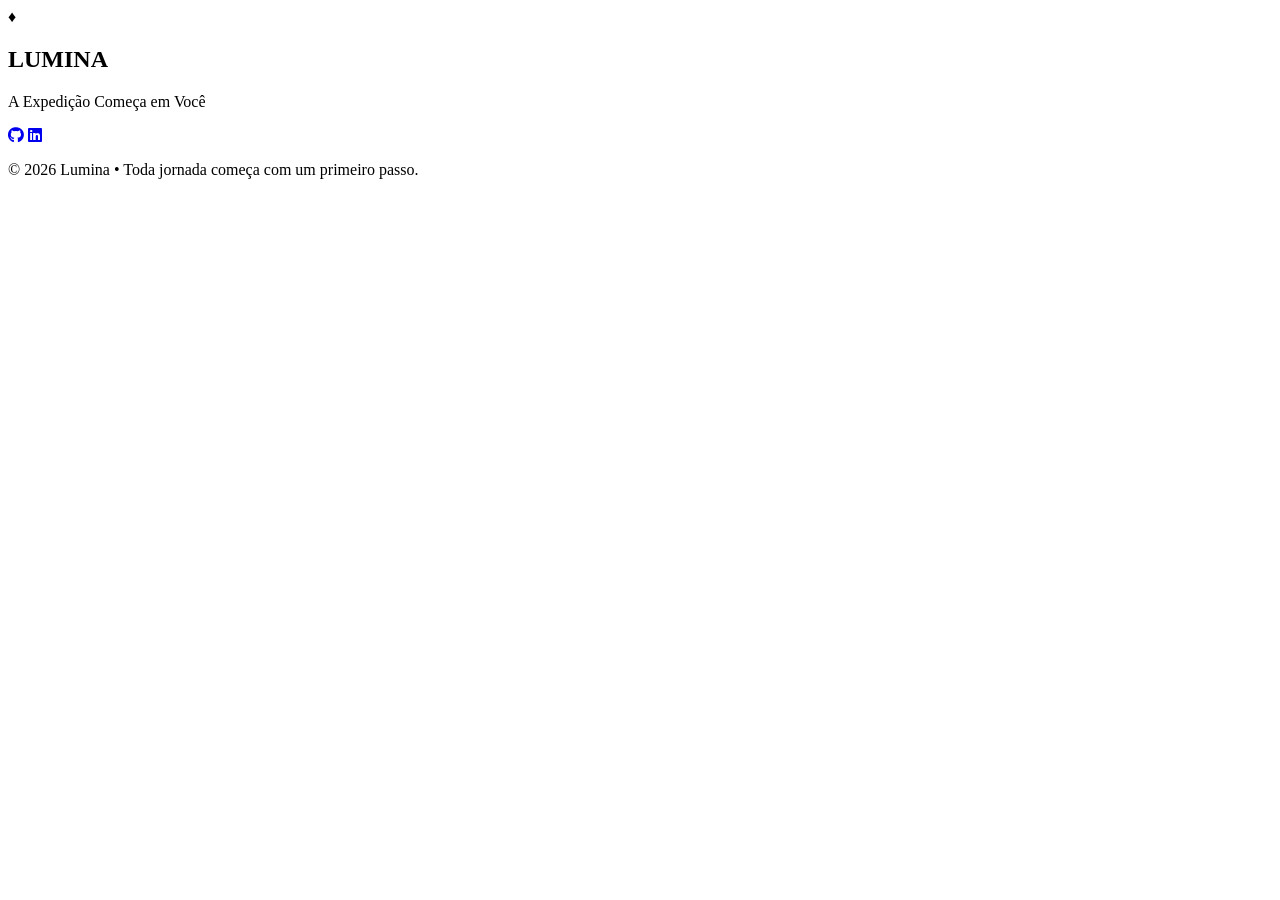
==== pages/login.html @ 583f2684 "começando tela de login" ====
<!doctype html>
<html lang="pt-BR">
  <head>
    <meta charset="UTF-8" />
    <meta name="viewport" content="width=device-width, initial-scale=1.0" />
    <title>Lumina</title>
    <link
      rel="stylesheet"
      href="https://cdnjs.cloudflare.com/ajax/libs/font-awesome/6.7.2/css/all.min.css"
    />
    <link rel="icon" type="image/svg+xml" href="assets/icon/favicon (2).svg" />
    <link rel="stylesheet" href="css/global.css" />
    <link rel="stylesheet" href="css/landing.css" />
    <link rel="stylesheet" href="css/footer.css" />
  </head>
  <body>


    

    <!-- ================ -->
    <!-- ==== FOOTER ==== -->
    <footer class="footer">
      <div class="footer-divider">
        <div class="divider-line"></div>
        <span class="landing__diamond">♦</span>
        <div class="divider-line"></div>
      </div>

      <div class="footer-logo">
        <h2>LUMINA</h2>
        <p>A Expedição Começa em Você</p>
      </div>

      <div class="footer-social">
        <a href="https://github.com/DevDavidFernandes" target="_blank"
          ><i class="fa-brands fa-github"></i
        ></a>
        <a href="www.linkedin.com/in/davidfernandesramos" target="_blank"
          ><i class="fa-brands fa-linkedin"></i
        ></a>
      </div>

      <p class="footer-copyright">
        © 2026 Lumina • Toda jornada começa com um primeiro passo.
      </p>
    </footer>
    <script src="js/particles.js"></script>
  </body>
</html>
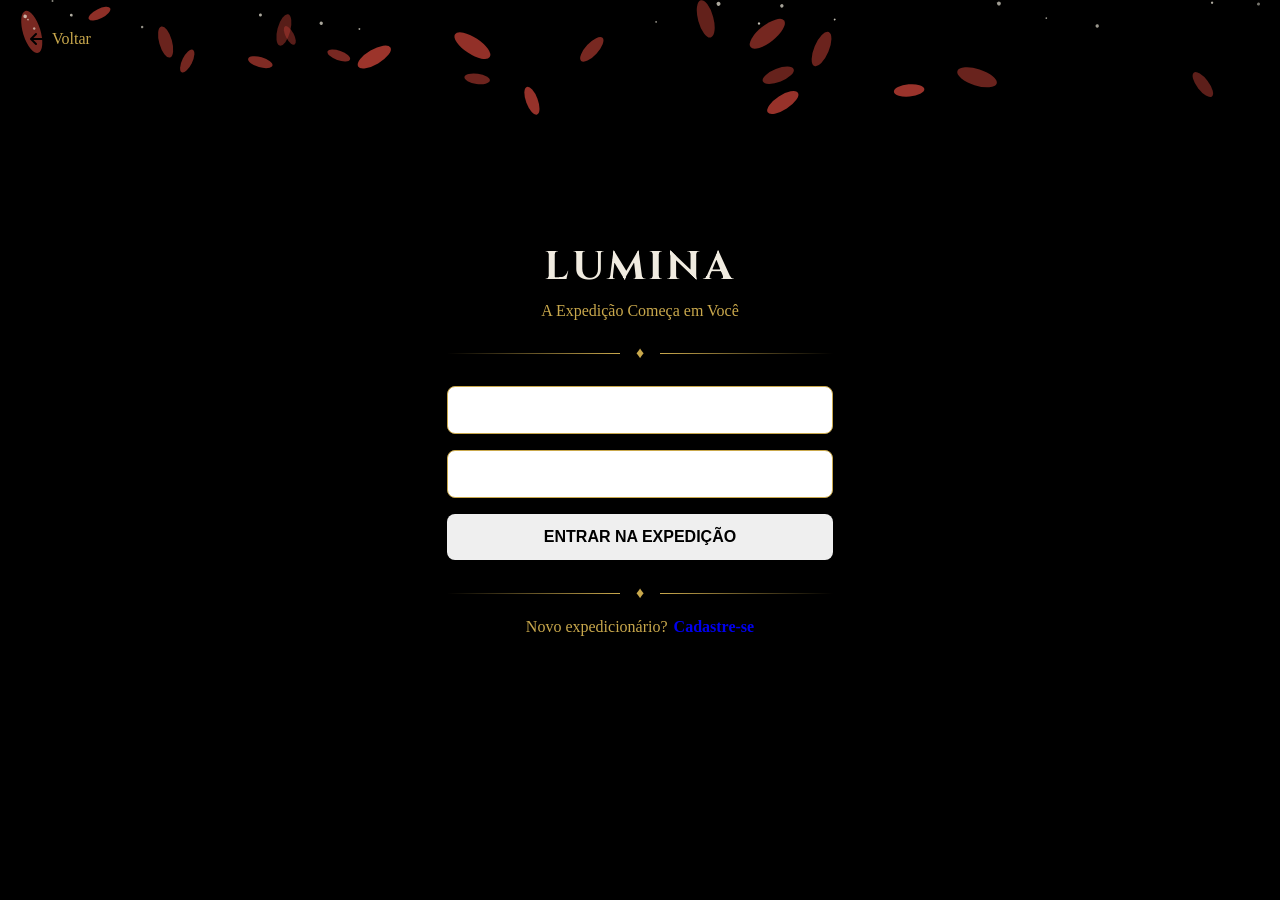
==== commit 8aa7496d: "estruturando a tela de login" ====
--- a/pages/login.html
+++ b/pages/login.html
@@ -9,42 +9,49 @@
       href="https://cdnjs.cloudflare.com/ajax/libs/font-awesome/6.7.2/css/all.min.css"
     />
     <link rel="icon" type="image/svg+xml" href="assets/icon/favicon (2).svg" />
-    <link rel="stylesheet" href="css/global.css" />
-    <link rel="stylesheet" href="css/landing.css" />
-    <link rel="stylesheet" href="css/footer.css" />
+    <link rel="stylesheet" href="../css/global.css" />
+    <link rel="stylesheet" href="../css/landing.css" />
+    <link rel="stylesheet" href="../css/login.css" />
   </head>
   <body>
+    <!-- ================= -->
+    <!-- ==== Petalas ==== -->
 
+    <canvas id="particleCanvas"></canvas>
 
-    
+    <main>
+      <section class="login">
+        <!-- ==== BOTÃO VOLTAR ==== -->
+        <a href="../index.html"
+          ><i class="fa-solid fa-arrow-left" style="color: rgb(0, 0, 0)"></i>
+          Voltar</a
+        >
+        <!-- ==== CARD VOLTAR ==== -->
+        <div class="login-card">
+          <h1>LUMINA</h1>
+          <p>A Expedição Começa em Você</p>
+          <div class="landing__divider">
+            <div class="divider-line"></div>
+            <span class="landing__diamond">♦</span>
+            <div class="divider-line"></div>
+          </div>
+          <!-- ==== FORMULÁRIO ==== -->
+          <form action="">
+            <input type="email" />
+            <input type="password" />
+            <button>ENTRAR NA EXPEDIÇÃO</button>
+          </form>
+          <div class="landing__divider">
+            <div class="divider-line"></div>
+            <span class="landing__diamond">♦</span>
+            <div class="divider-line"></div>
+          </div>
+          <!-- ==== CADASTRO ==== -->
+          <p>Novo expedicionário?<a href="register.html">Cadastre-se</a></p>
+        </div>
+      </section>
+    </main>
 
-    <!-- ================ -->
-    <!-- ==== FOOTER ==== -->
-    <footer class="footer">
-      <div class="footer-divider">
-        <div class="divider-line"></div>
-        <span class="landing__diamond">♦</span>
-        <div class="divider-line"></div>
-      </div>
-
-      <div class="footer-logo">
-        <h2>LUMINA</h2>
-        <p>A Expedição Começa em Você</p>
-      </div>
-
-      <div class="footer-social">
-        <a href="https://github.com/DevDavidFernandes" target="_blank"
-          ><i class="fa-brands fa-github"></i
-        ></a>
-        <a href="www.linkedin.com/in/davidfernandesramos" target="_blank"
-          ><i class="fa-brands fa-linkedin"></i
-        ></a>
-      </div>
-
-      <p class="footer-copyright">
-        © 2026 Lumina • Toda jornada começa com um primeiro passo.
-      </p>
-    </footer>
-    <script src="js/particles.js"></script>
+    <script src="../js/particles.js"></script>
   </body>
 </html>
--- a/css/global.css
+++ b/css/global.css
@@ -0,0 +1,54 @@
+@import url("https://fonts.googleapis.com/css2?family=JetBrains+Mono:ital,wght@0,100..800;1,100..800&display=swap");
+@import url("https://fonts.googleapis.com/css2?family=Crimson+Text:ital,wght@0,400;0,600;0,700;1,400;1,600;1,700&family=JetBrains+Mono:ital,wght@0,100..800;1,100..800&display=swap");
+@import url("https://fonts.googleapis.com/css2?family=Cinzel:wght@400..900&family=Crimson+Text:ital,wght@0,400;0,600;0,700;1,400;1,600;1,700&family=JetBrains+Mono:ital,wght@0,100..800;1,100..800&display=swap");
+@import url("https://fonts.googleapis.com/css2?family=Cinzel+Decorative:wght@400;700;900&family=Cinzel:wght@400..900&family=Crimson+Text:ital,wght@0,400;0,600;0,700;1,400;1,600;1,700&family=JetBrains+Mono:ital,wght@0,100..800;1,100..800&display=swap");
+
+* {
+  margin: 0;
+  padding: 0;
+  box-sizing: border-box;
+}
+
+
+body {
+  font-family: var(--font-main);
+  background: black;
+  color: var(--text-main);
+  min-height: 100vh;
+}
+
+h1,
+h2,
+h3 {
+  font-family: "Cinzel", serif;
+  color: var(--white-ink);
+  letter-spacing: 3px;
+}
+
+:root {
+  /* ===== FUNDO ===== */
+  --bg-void: #05060f;
+  --bg-deep: #0b0d1a;
+  --bg-surface: #12142a; /* cards, painéis */
+  --bg-elevated: #1c1a2e; /* modais, dropdowns */
+
+  /* ===== OURO (clair-obscur) ===== */
+  --gold-primary: #c9a84c; /* ações principais */
+  --gold-soft: #d4b86a; /* hover, destaque suave */
+  --gold-dark: #3d2e0f; /* fundo de botão escuro */
+  --gold-muted: #8a7340; /* divisores, ícones */
+  /* ===== TEXTO ===== */
+  --white-ink: #f0ebe0; /* título principal */
+  --text-main: #e8dfc8; /* texto corrido */
+  --text-muted: #7a7570; /* legendas, hints */
+  --text-dark: #4a4640; /* placeholder */
+
+  /* ===== AZUL (accents) ===== */
+  --blue-pictos: #7b9fc7; /* focus, info */
+  --blue-glow: rgba(123, 159, 199, 0.25);
+
+  /* ===== GLOWS ===== */
+  --glow-gold: 0 0 20px rgba(201, 168, 76, 0.3);
+  --glow-blue: 0 0 18px rgba(123, 159, 199, 0.25);
+  --red-glow: rgba(180, 60, 60, 0.3);
+}
--- a/css/landing.css
+++ b/css/landing.css
@@ -0,0 +1,349 @@
+/* ====================== */
+/* ==== HERO SECTION ==== */
+
+.landing {
+  min-height: 100vh;
+  display: flex;
+  flex-direction: column;
+  justify-content: center;
+  align-items: center;
+}
+
+/* ==== PRIMEIRA LINHA ==== */
+
+.landing__eyebrow {
+  display: flex;
+  align-items: center;
+  justify-content: center;
+  gap: 1rem;
+  color: var(--gold-primary);
+  font-family: "Cinzel";
+  letter-spacing: 4px;
+}
+
+.eyebrow-line {
+  width: 100px;
+  height: 1px;
+  background: linear-gradient(to right, transparent, rgba(201, 168, 76, 1));
+}
+
+.eyebrow-line:last-child {
+  background: linear-gradient(to left, transparent, rgba(201, 168, 76, 1));
+}
+
+.landing__hero {
+  display: flex;
+  flex-direction: column;
+  align-items: center;
+  gap: 0.7rem;
+  margin: 1rem;
+}
+
+/* ==== TITULO ==== */
+
+.landing__title {
+  position: relative;
+  width: auto;
+  max-width: 90vw;
+  font-family: "Cinzel Decorative";
+  color: #e4d7b4;
+  font-weight: 900;
+  letter-spacing: 15px;
+  font-size: clamp(48px, 10vw, 90px);
+  display: flex;
+  justify-content: center;
+  background: none;
+}
+
+.landing__title::before {
+  content: "";
+  position: absolute;
+  left: 50%;
+  top: 50%;
+  width: 90%;
+  height: 120px;
+  transform: translate(-50%, -50%);
+  background: #d4b86a;
+  filter: blur(40px);
+  opacity: 0.15;
+  z-index: -1;
+}
+
+/* ==== SUBTITULO ==== */
+
+.landing__subtitle {
+  font-family: "Cinzel";
+  color: var(--gold-primary);
+  font-weight: 600;
+  font-size: 14px;
+  letter-spacing: 7px;
+  padding-bottom: 15px;
+}
+
+/* ==== LINHA COM DIAMANTE ==== */
+
+.landing__diamond {
+  color: var(--gold-primary);
+}
+
+.landing__divider {
+  display: flex;
+  align-items: center;
+  gap: 1rem;
+  width: 100%;
+}
+
+.about .landing__divider {
+  margin-bottom: 2rem;
+}
+
+.divider-line {
+  flex: 1;
+  height: 1px;
+
+  background: linear-gradient(
+    to right,
+    transparent,
+    rgba(201, 168, 76, 0.5),
+    rgba(201, 168, 76, 1)
+  );
+}
+
+.divider-line:last-child {
+  background: linear-gradient(
+    to left,
+    transparent,
+    rgba(201, 168, 76, 0.5),
+    rgba(201, 168, 76, 1)
+  );
+}
+
+/* ==== Descrição ==== */
+
+.landing__description {
+  font-family: "Crimson Text";
+  font-size: 19px;
+  letter-spacing: 2px;
+  text-align: center;
+  margin-top: 2rem;
+  max-width: 520px;
+  width: 90%;
+}
+
+/* ================= */
+/* ==== PETALAS ==== */
+
+#particleCanvas {
+  position: fixed;
+  top: 0;
+  left: 0;
+  width: 100%;
+  height: 100%;
+  z-index: 0;
+  pointer-events: none;
+}
+/* ======================== */
+/* ==== BOTÕES DE AÇÃO ==== */
+
+.landing__cta {
+  display: flex;
+  gap: 2rem;
+  margin-top: 2rem;
+  flex-wrap: wrap;
+  justify-content: center;
+  font-family: "Cinzel";
+  font-weight: 900;
+}
+
+.btn {
+  padding: 0.75rem 1.8rem;
+  border-radius: 14px;
+  font-weight: 700;
+  font-family: inherit;
+  cursor: pointer;
+  transition: all 0.35s ease;
+  display: inline-flex;
+  align-items: center;
+  border: none;
+}
+
+.btn.btn--primary {
+  background: var(--gold-primary);
+  color: #0b0d1a;
+}
+
+.btn.btn--primary i{
+  margin-right: 0.5rem;
+}
+
+.btn.btn--ghost {
+  background: transparent;
+  border: 1px solid var(--gold-muted);
+  color: var(--text-main);
+}
+
+.btn.btn--primary:hover {
+  background: var(--gold-soft);
+  transform: translateY(-2px);
+  box-shadow: var(--glow-gold);
+}
+
+.btn.btn--ghost:hover {
+  border-color: var(--gold-primary);
+  color: var(--gold-primary);
+  transform: translateY(-2px);
+}
+
+/* ===================== */
+/* ==== SEÇÃO SOBRE ==== */
+
+.about {
+  padding-bottom: 120px;
+}
+
+.about-container {
+  max-width: 1100px;
+  margin: 0 auto;
+}
+
+.about-title {
+  text-align: center;
+  margin-bottom: 25px;
+}
+
+.about-title h1 {
+  color: var(--white-ink);
+  font-size: 2.2rem;
+  font-family: "Cinzel", serif;
+  text-transform: uppercase;
+  letter-spacing: 2px;
+}
+
+.about-cards {
+  display: grid;
+  grid-template-columns: repeat(3, 1fr);
+  gap: 24px;
+  margin-bottom: 60px;
+}
+
+.card {
+  background: black;
+  border: 1px solid rgba(255, 255, 255, 0.08);
+  border-radius: 8px;
+  box-shadow: inset 0 0 0 1px var(--gold-dark);
+  padding: 28px;
+  min-height: 220px;
+  display: flex;
+  flex-direction: column;
+  transition: 0.3s;
+}
+
+.card:hover {
+  transition: 0.3s;
+  transform: translateY(-5px);
+  border-color: var(--gold-primary);
+  transform: translateY(-4px);
+}
+
+.card-icon {
+  width: 52px;
+  height: 52px;
+  display: flex;
+  justify-content: center;
+  align-items: center;
+  background: var(--red-glow);
+  border-radius: 8px;
+  margin-bottom: 24px;
+}
+
+.card-icon i {
+  font-size: 25px;
+  color: var(--gold-primary);
+}
+.card h2 {
+  color: var(--gold-muted);
+  font-family: "Cinzel", serif;
+  font-size: 1.4rem;
+  margin-bottom: 20px;
+}
+
+.card p {
+  margin-top: 10px;
+  color: var(--text-main);
+  line-height: 1.8;
+}
+
+@media (max-width: 900px) {
+  .about-cards {
+    grid-template-columns: 1fr;
+  }
+
+  .about-description {
+    padding: 35px 25px;
+  }
+
+  .about-title h1 {
+    font-size: 1.8rem;
+  }
+}
+
+.about-description {
+  background: black;
+  border: 1px solid var(--gold-dark);
+  border-radius: 8px;
+  padding: 60px 40px;
+  display: flex;
+  flex-direction: column;
+  align-items: center;
+  justify-content: center;
+  text-align: center;
+  transition: 0.3s;
+}
+
+.about-description:hover {
+  transition: 0.3s;
+  transform: translateY(-5px);
+  border-color: var(--gold-primary);
+  transform: translateY(-4px);
+  box-shadow:
+    inset 0 0 0 1px rgba(255, 255, 255, 0.03),
+    0 0 30px rgba(201, 168, 76, 0.08);
+}
+
+.about-description h2 {
+  color: var(--gold-muted);
+  font-family: "Cinzel", serif;
+  margin-bottom: 20px;
+}
+
+.about-description p {
+  color: var(--text-main);
+  line-height: 1.8;
+}
+
+.description-icon {
+  justify-content: center;
+  align-items: center;
+  font-size: 30px;
+  margin-bottom: 1rem;
+}
+
+.xp {
+  margin-top: 25px;
+  letter-spacing: 0.15rem;
+}
+
+.xp .facil {
+  color: #4E9F7D;
+  margin-left: 1rem;
+}
+
+.xp .medio {
+  color: #C9A84C;
+  margin-left: 1rem;
+}
+
+.xp .dificil {
+  color: #B14A3D;
+  margin-left: 1rem;
+}
--- a/css/login.css
+++ b/css/login.css
@@ -0,0 +1,103 @@
+/* ===== CONTAINER PRINCIPAL ===== */
+
+.login {
+    min-height: 100vh;
+    display: flex;
+    justify-content: center;
+    align-items: center;
+    position: relative;
+    padding: 2rem;
+}
+
+/* ===== BOTÃO VOLTAR ===== */
+
+.login > a {
+    position: absolute;
+    top: 30px;
+    left: 30px;
+    display: flex;
+    align-items: center;
+    gap: 8px;
+    text-decoration: none;
+    color: var(--gold-primary);
+    font-weight: 500;
+}
+
+/* ===== CARD ===== */
+
+.login-card {
+    width: 100%;
+    max-width: 450px;
+
+    display: flex;
+    flex-direction: column;
+    align-items: center;
+
+    padding: 3rem 2rem;
+
+    background: ;
+    border-radius: 16px;
+
+    box-shadow: 0 10px 30px rgba(0,0,0,.15);
+
+    text-align: center;
+}
+
+/* ===== TÍTULO ===== */
+
+.login-card h1 {
+    font-size: 2.5rem;
+    margin-bottom: .5rem;
+}
+
+.login-card > p {
+    margin-bottom: 1.5rem;
+    color: var(--gold-primary);
+}
+
+/* ===== FORM ===== */
+
+.login-card form {
+    width: 100%;
+
+    display: flex;
+    flex-direction: column;
+    gap: 1rem;
+
+    margin: 1.5rem 0;
+}
+
+.login-card input {
+    width: 100%;
+
+    padding: 14px 16px;
+
+    border: 1px solid var(--gold-primary);
+    border-radius: 8px;
+
+    font-size: 1rem;
+}
+
+.login-card button {
+    padding: 14px;
+
+    border: none;
+    border-radius: 8px;
+
+    cursor: pointer;
+
+    font-size: 1rem;
+    font-weight: 600;
+}
+
+/* ===== CADASTRO ===== */
+
+.login-card p:last-child {
+    margin-top: 1rem;
+}
+
+.login-card p:last-child a {
+    margin-left: 6px;
+    text-decoration: none;
+    font-weight: 600;
+}
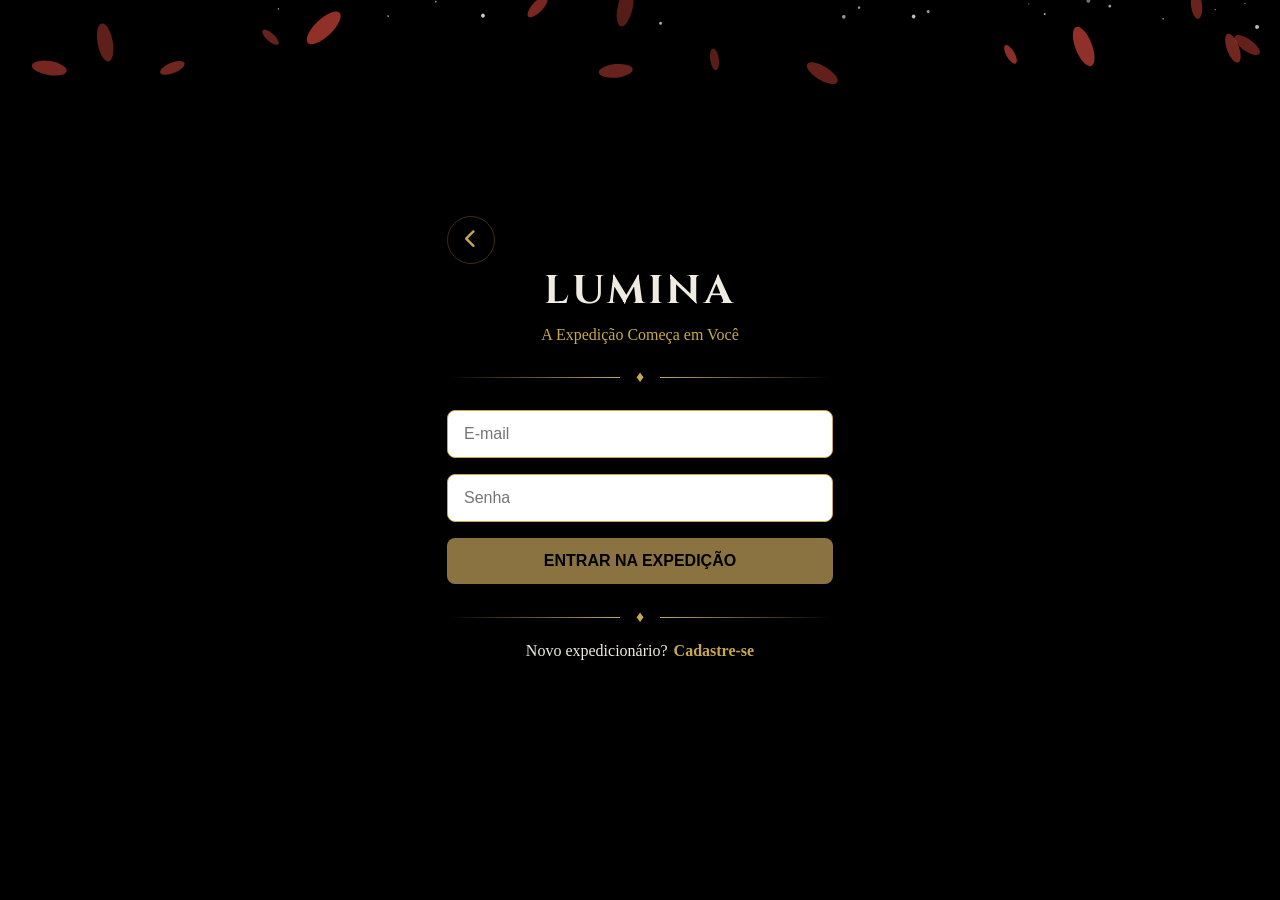
==== commit 42d767c3: "estrutura e css do login terminados" ====
--- a/pages/login.html
+++ b/pages/login.html
@@ -8,7 +8,11 @@
       rel="stylesheet"
       href="https://cdnjs.cloudflare.com/ajax/libs/font-awesome/6.7.2/css/all.min.css"
     />
-    <link rel="icon" type="image/svg+xml" href="assets/icon/favicon (2).svg" />
+    <link
+      rel="icon"
+      type="image/svg+xml"
+      href="../assets/icon/favicon (2).svg"
+    />
     <link rel="stylesheet" href="../css/global.css" />
     <link rel="stylesheet" href="../css/landing.css" />
     <link rel="stylesheet" href="../css/login.css" />
@@ -21,13 +25,13 @@
 
     <main>
       <section class="login">
+        <div class="login-card">
         <!-- ==== BOTÃO VOLTAR ==== -->
-        <a href="../index.html"
-          ><i class="fa-solid fa-arrow-left" style="color: rgb(0, 0, 0)"></i>
-          Voltar</a
+        <a href="../index.html" class="btn-back"
+          ><i class="fa-solid fa-chevron-left"></i></a
         >
         <!-- ==== CARD VOLTAR ==== -->
-        <div class="login-card">
+        
           <h1>LUMINA</h1>
           <p>A Expedição Começa em Você</p>
           <div class="landing__divider">
@@ -37,8 +41,8 @@
           </div>
           <!-- ==== FORMULÁRIO ==== -->
           <form action="">
-            <input type="email" />
-            <input type="password" />
+            <input type="email" placeholder="E-mail" />
+            <input type="password" placeholder="Senha"/>
             <button>ENTRAR NA EXPEDIÇÃO</button>
           </form>
           <div class="landing__divider">
--- a/css/landing.css
+++ b/css/landing.css
@@ -156,6 +156,7 @@
 }
 
 .btn {
+  text-decoration: none;
   padding: 0.75rem 1.8rem;
   border-radius: 14px;
   font-weight: 700;
--- a/css/login.css
+++ b/css/login.css
@@ -1,103 +1,115 @@
 /* ===== CONTAINER PRINCIPAL ===== */
 
 .login {
-    min-height: 100vh;
-    display: flex;
-    justify-content: center;
-    align-items: center;
-    position: relative;
-    padding: 2rem;
+  min-height: 100vh;
+  display: flex;
+  justify-content: center;
+  align-items: center;
+  position: relative;
+  padding: 2rem;
 }
 
 /* ===== BOTÃO VOLTAR ===== */
 
-.login > a {
-    position: absolute;
-    top: 30px;
-    left: 30px;
-    display: flex;
-    align-items: center;
-    gap: 8px;
-    text-decoration: none;
-    color: var(--gold-primary);
-    font-weight: 500;
+.btn-back {
+  text-decoration: none;
+  align-self: flex-start;
+  width: 48px;
+  height: 48px;
+  display: flex;
+  justify-content: center;
+  align-items: center;
+  border-radius: 50%;
+  border: 1px solid var(--gold-dark);
+  color: var(--gold-primary);
+  font-size: 1.2rem;
+  transition: all 0.3s ease;
+}
+
+.btn-back:hover {
+  transform: translateX(-4px);
+  border-color: var(--gold-primary);
 }
 
 /* ===== CARD ===== */
 
 .login-card {
-    width: 100%;
-    max-width: 450px;
-
-    display: flex;
-    flex-direction: column;
-    align-items: center;
-
-    padding: 3rem 2rem;
-
-    background: ;
-    border-radius: 16px;
-
-    box-shadow: 0 10px 30px rgba(0,0,0,.15);
-
-    text-align: center;
+  width: 100%;
+  max-width: 450px;
+  display: flex;
+  flex-direction: column;
+  align-items: center;
+  padding: 3rem 2rem;
+  border-radius: 16px;
+  box-shadow: 0 10px 30px rgba(0, 0, 0, 0.15);
+  text-align: center;
 }
 
 /* ===== TÍTULO ===== */
 
 .login-card h1 {
-    font-size: 2.5rem;
-    margin-bottom: .5rem;
+  font-size: 2.5rem;
+  margin-bottom: 0.5rem;
 }
 
 .login-card > p {
-    margin-bottom: 1.5rem;
-    color: var(--gold-primary);
+  margin-bottom: 1.5rem;
+  color: var(--gold-primary);
 }
 
 /* ===== FORM ===== */
 
 .login-card form {
-    width: 100%;
-
-    display: flex;
-    flex-direction: column;
-    gap: 1rem;
-
-    margin: 1.5rem 0;
+  width: 100%;
+  display: flex;
+  flex-direction: column;
+  gap: 1rem;
+  margin: 1.5rem 0;
 }
 
 .login-card input {
-    width: 100%;
-
-    padding: 14px 16px;
-
-    border: 1px solid var(--gold-primary);
-    border-radius: 8px;
-
-    font-size: 1rem;
+  width: 100%;
+  padding: 14px 16px;
+  border: 1px solid var(--gold-primary);
+  border-radius: 8px;
+  font-size: 1rem;
 }
 
 .login-card button {
-    padding: 14px;
+  background-color: var(--gold-muted);
+  padding: 14px;
+  border: none;
+  border-radius: 8px;
+  cursor: pointer;
+  font-size: 1rem;
+  font-weight: 600;
+  transition: 0.3s;
+}
 
-    border: none;
-    border-radius: 8px;
-
-    cursor: pointer;
-
-    font-size: 1rem;
-    font-weight: 600;
+.login-card button:hover {
+  background-color: var(--gold-primary);
+  transform: translateY(-4px);
 }
 
 /* ===== CADASTRO ===== */
 
 .login-card p:last-child {
-    margin-top: 1rem;
+  color: var(--white-ink);
+  margin-top: 1rem;
 }
 
 .login-card p:last-child a {
-    margin-left: 6px;
-    text-decoration: none;
-    font-weight: 600;
-}+  display: inline-block;
+  color: var(--gold-primary);
+  margin-left: 6px;
+  text-decoration: none;
+  font-weight: 600;
+  transition:
+    transform 0.3s,
+    font-size 0.3s;
+}
+
+.login-card p a:hover {
+  transform: translateX(5px);
+  font-size: 1.3rem;
+}
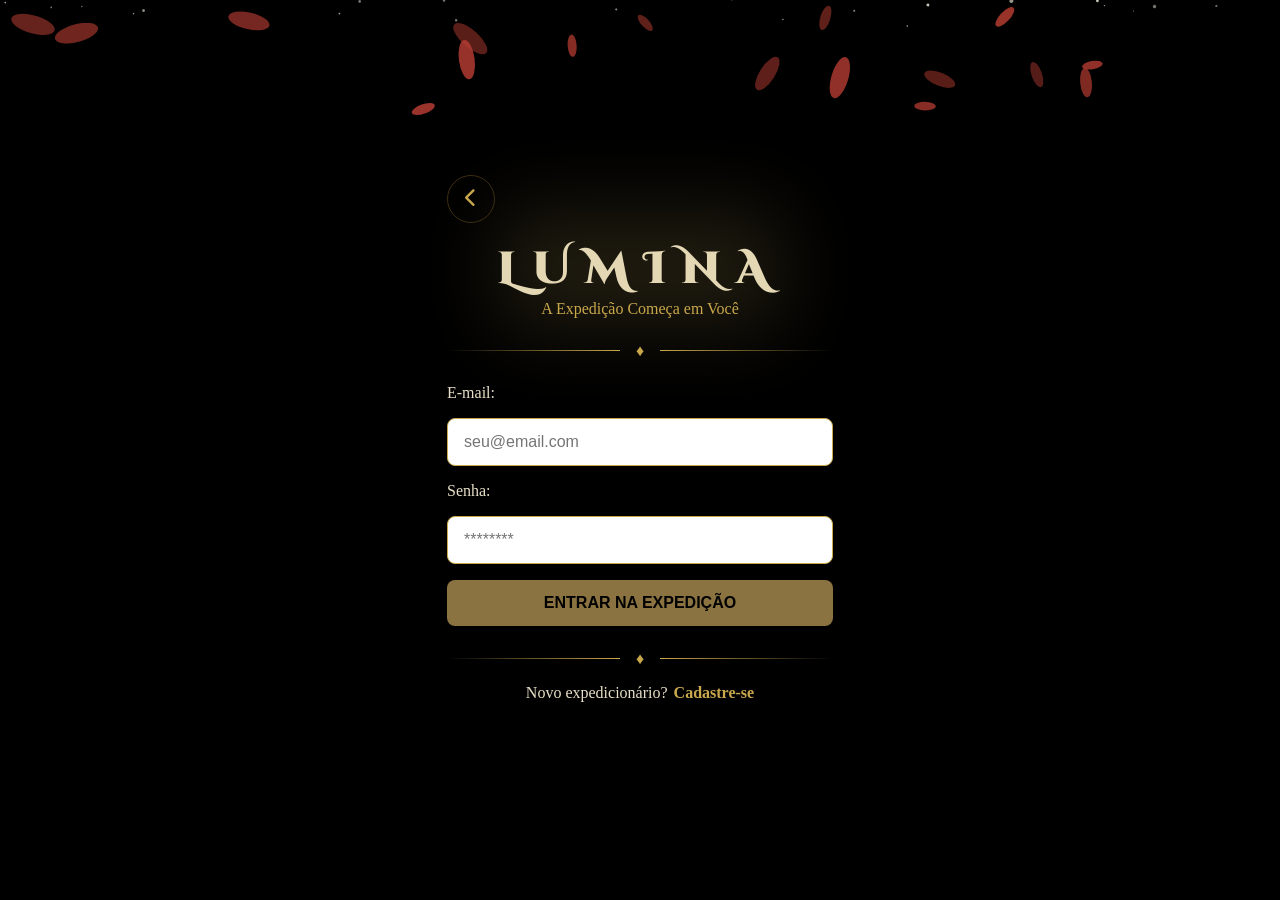
==== commit 828491ca: "agora sim finalizado o login" ====
--- a/pages/login.html
+++ b/pages/login.html
@@ -26,12 +26,12 @@
     <main>
       <section class="login">
         <div class="login-card">
-        <!-- ==== BOTÃO VOLTAR ==== -->
-        <a href="../index.html" class="btn-back"
-          ><i class="fa-solid fa-chevron-left"></i></a
-        >
-        <!-- ==== CARD VOLTAR ==== -->
-        
+          <!-- ==== BOTÃO VOLTAR ==== -->
+          <a href="../index.html" class="btn-back"
+            ><i class="fa-solid fa-chevron-left"></i
+          ></a>
+          <!-- ==== CARD VOLTAR ==== -->
+
           <h1>LUMINA</h1>
           <p>A Expedição Começa em Você</p>
           <div class="landing__divider">
@@ -41,8 +41,10 @@
           </div>
           <!-- ==== FORMULÁRIO ==== -->
           <form action="">
-            <input type="email" placeholder="E-mail" />
-            <input type="password" placeholder="Senha"/>
+            <label for="email">E-mail:</label>
+            <input type="email" placeholder="seu@email.com" />
+            <label for="password">Senha:</label>
+            <input type="password" placeholder="********" />
             <button>ENTRAR NA EXPEDIÇÃO</button>
           </form>
           <div class="landing__divider">
--- a/css/login.css
+++ b/css/login.css
@@ -48,8 +48,32 @@
 /* ===== TÍTULO ===== */
 
 .login-card h1 {
-  font-size: 2.5rem;
-  margin-bottom: 0.5rem;
+  position: relative;
+  width: auto;
+  max-width: 90vw;
+  font-family: "Cinzel Decorative";
+  color: #e4d7b4;
+  font-weight: 900;
+  letter-spacing: 15px;
+  font-size: clamp(24px, 5vw, 45px);
+  display: flex;
+  justify-content: center;
+  background: none;
+  margin-top: 1rem;
+}
+
+.login-card h1::before {
+  content: "";
+  position: absolute;
+  left: 50%;
+  top: 50%;
+  width: 100%;
+  height: 120px;
+  transform: translate(-50%, -50%);
+  background: #d4b86a;
+  filter: blur(40px);
+  opacity: 0.15;
+  z-index: -1;
 }
 
 .login-card > p {
@@ -75,7 +99,15 @@
   font-size: 1rem;
 }
 
+.login-card label {
+    font-size: 1rem;
+    display: flex;
+    align-items: left;
+    color: var(--text-main);
+}
+
 .login-card button {
+    
   background-color: var(--gold-muted);
   padding: 14px;
   border: none;
@@ -94,7 +126,7 @@
 /* ===== CADASTRO ===== */
 
 .login-card p:last-child {
-  color: var(--white-ink);
+  color: var(--text-main);
   margin-top: 1rem;
 }
 
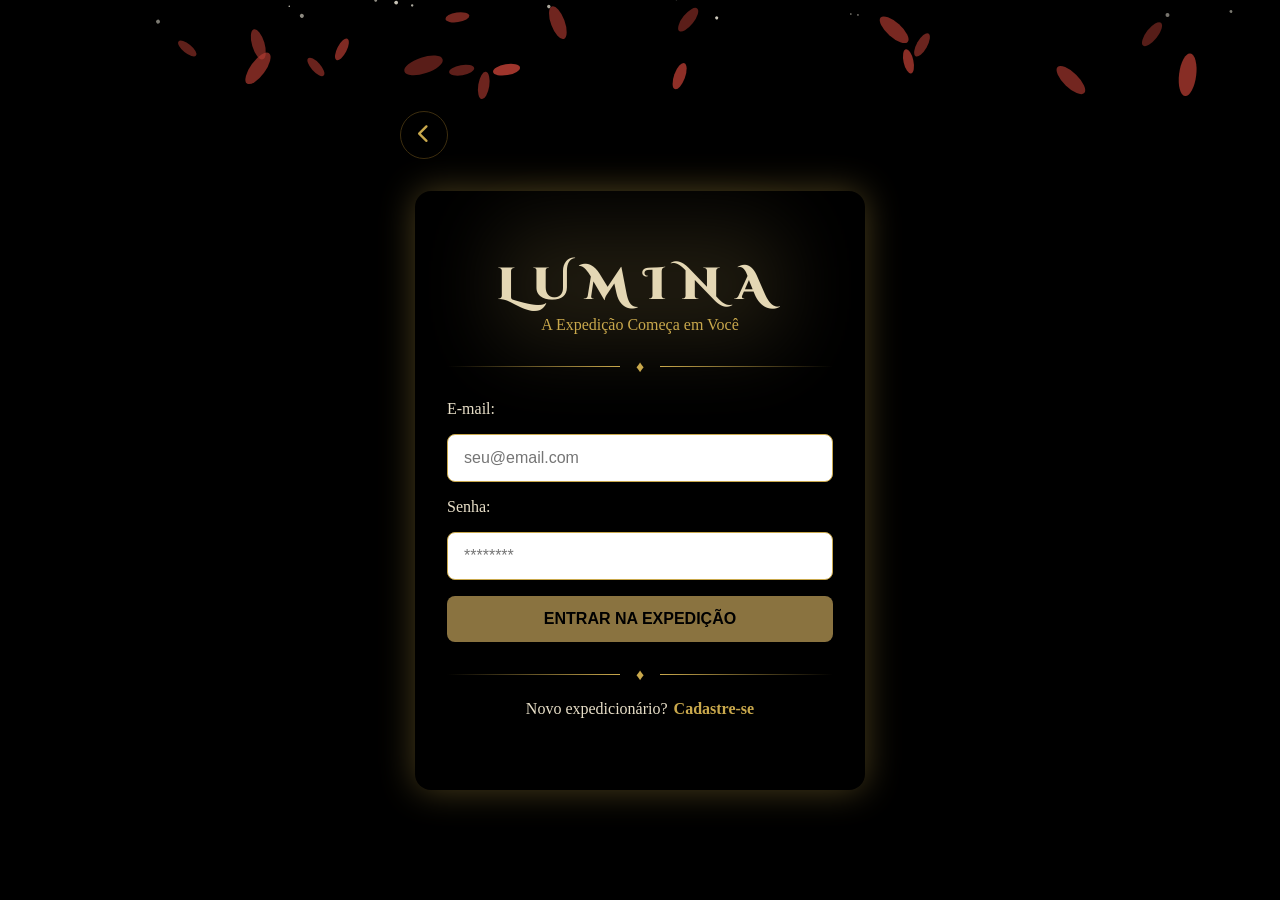
==== commit e9eda134: "nsei" ====
--- a/pages/login.html
+++ b/pages/login.html
@@ -14,7 +14,6 @@
       href="../assets/icon/favicon (2).svg"
     />
     <link rel="stylesheet" href="../css/global.css" />
-    <link rel="stylesheet" href="../css/landing.css" />
     <link rel="stylesheet" href="../css/login.css" />
   </head>
   <body>
@@ -25,35 +24,36 @@
 
     <main>
       <section class="login">
-        <div class="login-card">
-          <!-- ==== BOTÃO VOLTAR ==== -->
+        <!-- ==== BOTÃO VOLTAR ==== -->
+        <div class="login-wrapper">
           <a href="../index.html" class="btn-back"
             ><i class="fa-solid fa-chevron-left"></i
           ></a>
-          <!-- ==== CARD VOLTAR ==== -->
-
-          <h1>LUMINA</h1>
-          <p>A Expedição Começa em Você</p>
-          <div class="landing__divider">
-            <div class="divider-line"></div>
-            <span class="landing__diamond">♦</span>
-            <div class="divider-line"></div>
+          <div class="login-card">
+            <!-- ==== CARD VOLTAR ==== -->
+            <h1>LUMINA</h1>
+            <p>A Expedição Começa em Você</p>
+            <div class="divider">
+              <div class="divider-line"></div>
+              <span class="divider-diamond">♦</span>
+              <div class="divider-line"></div>
+            </div>
+            <!-- ==== FORMULÁRIO ==== -->
+            <form action="">
+              <label for="email">E-mail:</label>
+              <input type="email" id="email" placeholder="seu@email.com" />
+              <label for="password">Senha:</label>
+              <input type="password" id="password" placeholder="********" />
+              <button>ENTRAR NA EXPEDIÇÃO</button>
+            </form>
+            <div class="divider">
+              <div class="divider-line"></div>
+              <span class="divider-diamond">♦</span>
+              <div class="divider-line"></div>
+            </div>
+            <!-- ==== CADASTRO ==== -->
+            <p>Novo expedicionário?<a href="register.html">Cadastre-se</a></p>
           </div>
-          <!-- ==== FORMULÁRIO ==== -->
-          <form action="">
-            <label for="email">E-mail:</label>
-            <input type="email" placeholder="seu@email.com" />
-            <label for="password">Senha:</label>
-            <input type="password" placeholder="********" />
-            <button>ENTRAR NA EXPEDIÇÃO</button>
-          </form>
-          <div class="landing__divider">
-            <div class="divider-line"></div>
-            <span class="landing__diamond">♦</span>
-            <div class="divider-line"></div>
-          </div>
-          <!-- ==== CADASTRO ==== -->
-          <p>Novo expedicionário?<a href="register.html">Cadastre-se</a></p>
         </div>
       </section>
     </main>
--- a/css/global.css
+++ b/css/global.css
@@ -9,12 +9,12 @@
   box-sizing: border-box;
 }
 
-
 body {
   font-family: var(--font-main);
   background: black;
   color: var(--text-main);
   min-height: 100vh;
+  caret-color: transparent;
 }
 
 h1,
--- a/css/login.css
+++ b/css/login.css
@@ -24,6 +24,7 @@
   color: var(--gold-primary);
   font-size: 1.2rem;
   transition: all 0.3s ease;
+  margin-bottom: 2rem;
 }
 
 .btn-back:hover {
@@ -33,6 +34,15 @@
 
 /* ===== CARD ===== */
 
+.login-wrapper {
+  display: flex;
+  flex-direction: column;
+  width: 100%;
+  max-width: 480px;
+  align-items: center;
+  justify-content: center;
+}
+
 .login-card {
   width: 100%;
   max-width: 450px;
@@ -41,8 +51,13 @@
   align-items: center;
   padding: 3rem 2rem;
   border-radius: 16px;
-  box-shadow: 0 10px 30px rgba(0, 0, 0, 0.15);
   text-align: center;
+  transition: 0.3s;
+  box-shadow: 0 0 35px #c9a84c5e;
+}
+
+.login-card:hover {
+    
 }
 
 /* ===== TÍTULO ===== */
@@ -100,14 +115,13 @@
 }
 
 .login-card label {
-    font-size: 1rem;
-    display: flex;
-    align-items: left;
-    color: var(--text-main);
+  font-size: 1rem;
+  display: flex;
+  align-items: flex-start;
+  color: var(--text-main);
 }
 
 .login-card button {
-    
   background-color: var(--gold-muted);
   padding: 14px;
   border: none;
@@ -123,6 +137,11 @@
   transform: translateY(-4px);
 }
 
+input,
+textarea {
+  caret-color: auto;
+}
+
 /* ===== CADASTRO ===== */
 
 .login-card p:last-child {
@@ -145,3 +164,47 @@
   transform: translateX(5px);
   font-size: 1.3rem;
 }
+
+/* ============================= */
+/* ==== DIVISORES E PETALAS ==== */
+
+.divider-diamond {
+  color: var(--gold-primary);
+}
+
+.divider {
+  display: flex;
+  align-items: center;
+  gap: 1rem;
+  width: 100%;
+}
+
+.divider-line {
+  flex: 1;
+  height: 1px;
+
+  background: linear-gradient(
+    to right,
+    transparent,
+    rgba(201, 168, 76, 0.5),
+    rgba(201, 168, 76, 1)
+  );
+}
+
+.divider-line:last-child {
+  background: linear-gradient(
+    to left,
+    transparent,
+    rgba(201, 168, 76, 0.5),
+    rgba(201, 168, 76, 1)
+  );
+}
+
+#particleCanvas {
+  position: fixed;
+  top: 0;
+  left: 0;
+  width: 100%;
+  height: 100%;
+  z-index: 0;
+  pointer-events: none;
